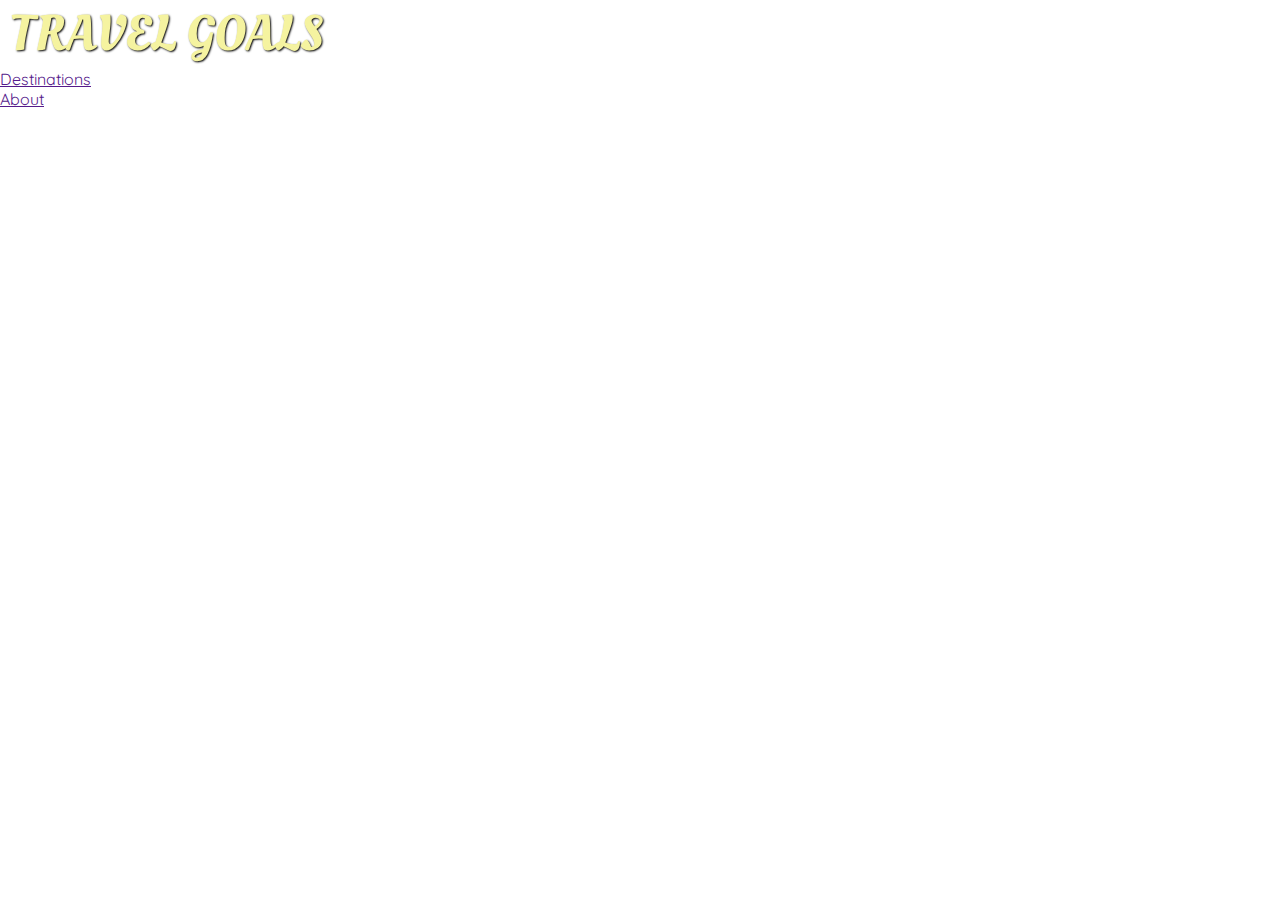
==== index.html @ 51d92867 "[writing code]: added navigation bar elements" ====
<!DOCTYPE html>
<html lang="en">
  <head>
    <meta charset="UTF-8" />
    <meta
      name="viewport"
      content="width=device-width, initial-scale=1.0"
      <link
      rel="preconnect"
      href="https://fonts.googleapis.com"
    />
    <link rel="preconnect" href="https://fonts.gstatic.com" crossorigin />
    <link
      href="https://fonts.googleapis.com/css2?family=Oleo+Script:wght@700&family=Quicksand:wght@300;700&family=Raleway:wght@700&display=swap"
      rel="stylesheet"
    />
    <link rel="stylesheet" href="/shared.css" />
    <link rel="stylesheet" href="styles.css" />
    <title>Travel Goals</title>
  </head>
  <body>
    <header>
      <div id="page-logo"><a href="/index.html">Travel Goals</a></div>
      <nav>
        <ul>
          <li><a href="">Destinations</a></li>
          <li><a href="">About</a></li>
        </ul>
      </nav>
    </header>
    <main>
      <section></section>
      <section></section>
    </main>
    <footer></footer>
  </body>
</html>
---- shared.css ----
body {
  font-family: "Quicksand", sans-serif;
  margin: 0;
}

ul {
  list-style: none;
  padding: 0;
  margin: 0;
}
#page-logo a {
  padding: 10px;
  font-family: "Oleo Script", sans-serif;
  color: rgb(245, 243, 160);
  font-size: 50px;
  text-decoration: none;
  text-transform: uppercase;
  text-shadow: 1px 1px 2px rgb(0, 0, 0);
}
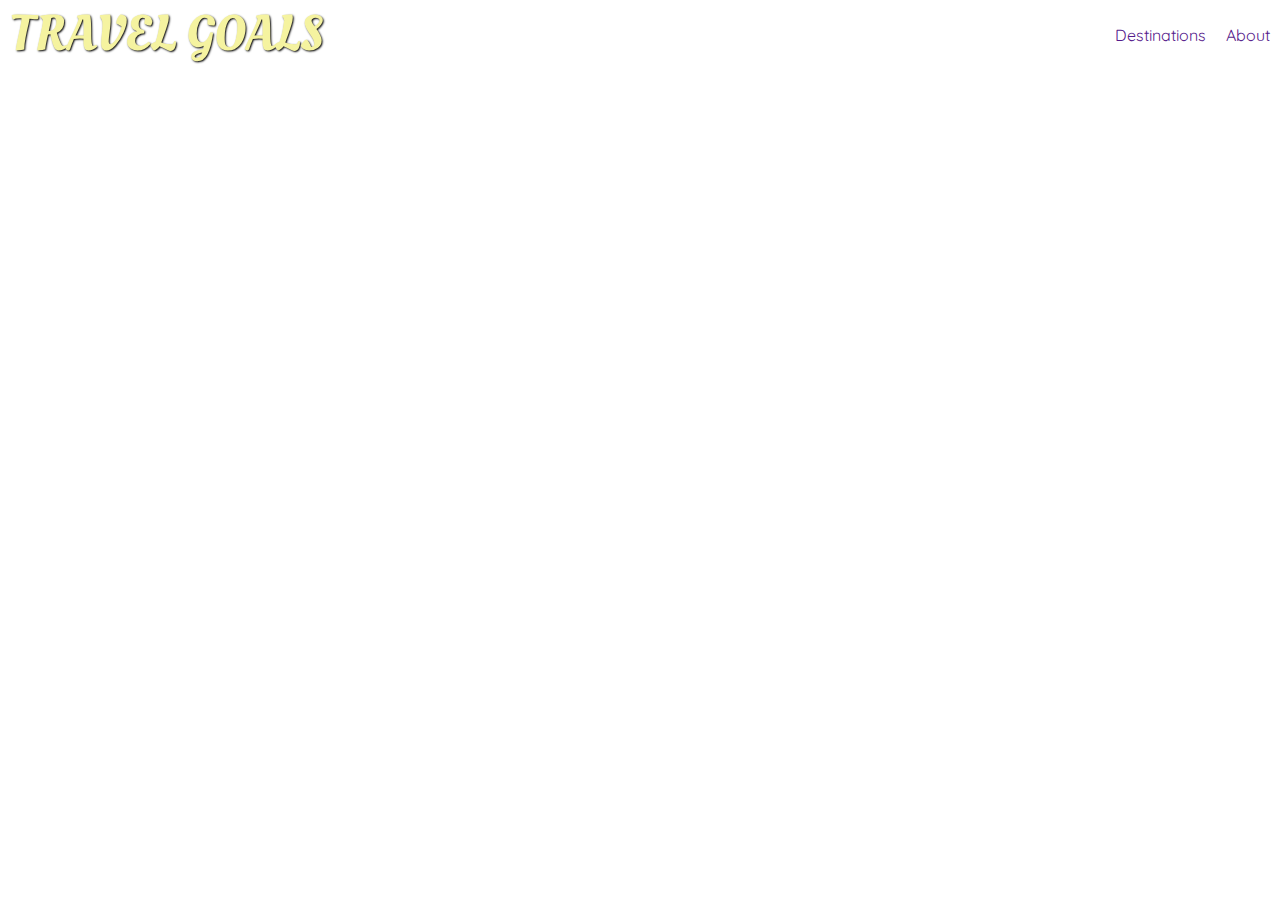
==== commit 85c91770: "[writing code]: styling li elements with flexbox" ====
--- a/index.html
+++ b/index.html
@@ -19,10 +19,10 @@
     <title>Travel Goals</title>
   </head>
   <body>
-    <header>
+    <header id="container">
       <div id="page-logo"><a href="/index.html">Travel Goals</a></div>
       <nav>
-        <ul>
+        <ul id="container-list">
           <li><a href="">Destinations</a></li>
           <li><a href="">About</a></li>
         </ul>
--- a/shared.css
+++ b/shared.css
@@ -8,6 +8,12 @@
   padding: 0;
   margin: 0;
 }
+
+ul a {
+  padding: 10px;
+  text-decoration: none;
+}
+
 #page-logo a {
   padding: 10px;
   font-family: "Oleo Script", sans-serif;
@@ -17,3 +23,15 @@
   text-transform: uppercase;
   text-shadow: 1px 1px 2px rgb(0, 0, 0);
 }
+
+#container {
+  display: flex;
+  align-items: center;
+  justify-content: space-between;
+}
+
+#container-list {
+  display: flex;
+  text-align: center;
+  justify-content: flex-end;
+}
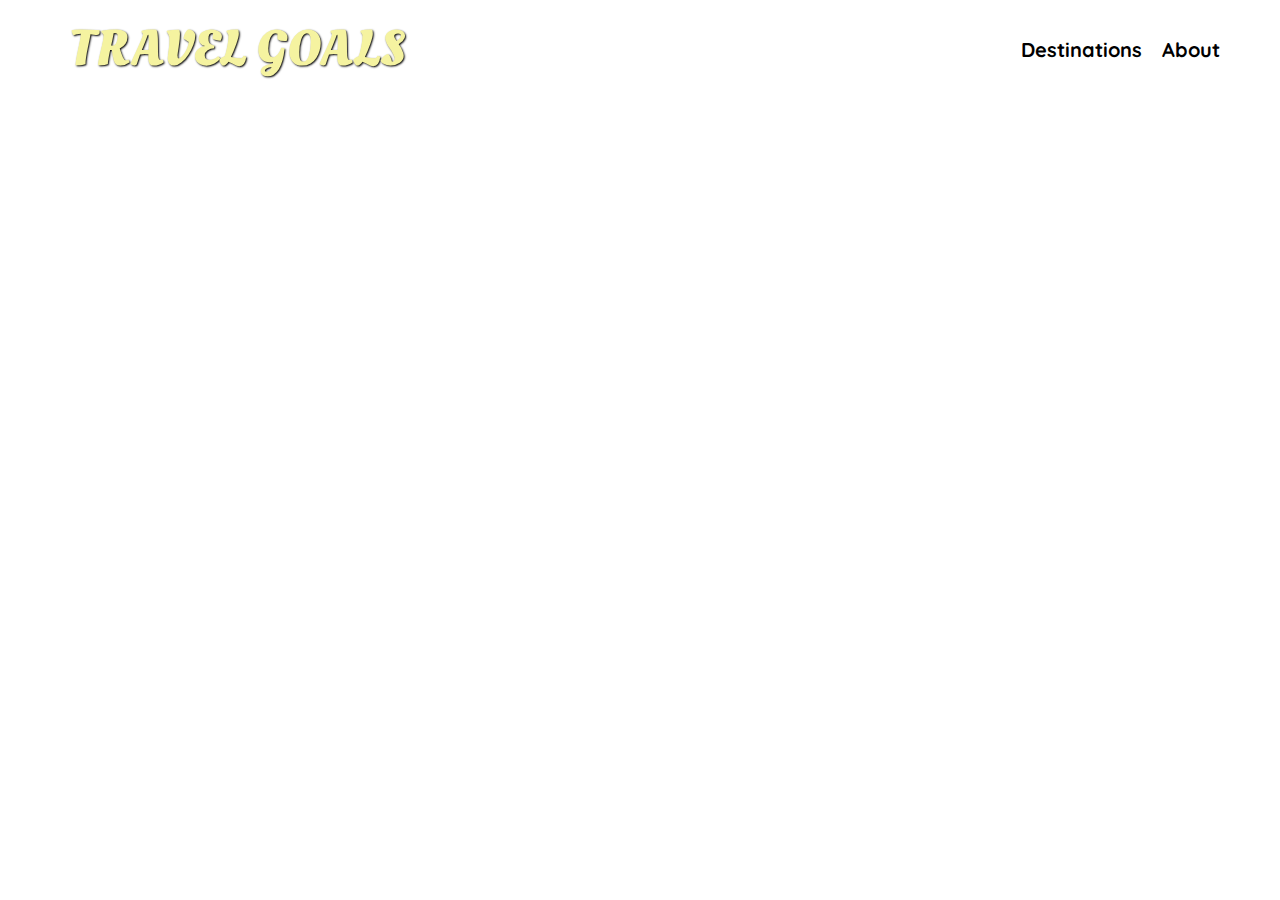
==== commit 4e079c11: "[refactor code]: styling header with flexbox" ====
--- a/index.html
+++ b/index.html
@@ -19,10 +19,10 @@
     <title>Travel Goals</title>
   </head>
   <body>
-    <header id="container">
+    <header>
       <div id="page-logo"><a href="/index.html">Travel Goals</a></div>
       <nav>
-        <ul id="container-list">
+        <ul>
           <li><a href="">Destinations</a></li>
           <li><a href="">About</a></li>
         </ul>
--- a/shared.css
+++ b/shared.css
@@ -9,9 +9,11 @@
   margin: 0;
 }
 
-ul a {
-  padding: 10px;
-  text-decoration: none;
+header {
+  display: flex;
+  justify-content: space-between;
+  align-items: center;
+  padding: 15px 60px;
 }
 
 #page-logo a {
@@ -24,14 +26,17 @@
   text-shadow: 1px 1px 2px rgb(0, 0, 0);
 }
 
-#container {
+header ul {
   display: flex;
-  align-items: center;
-  justify-content: space-between;
 }
 
-#container-list {
-  display: flex;
-  text-align: center;
-  justify-content: flex-end;
+header li {
+  margin-left: 20px;
 }
+
+header a {
+  text-decoration: none;
+  color: rgb(0, 0, 0);
+  font-size: 20px;
+  font-weight: 700;
+}
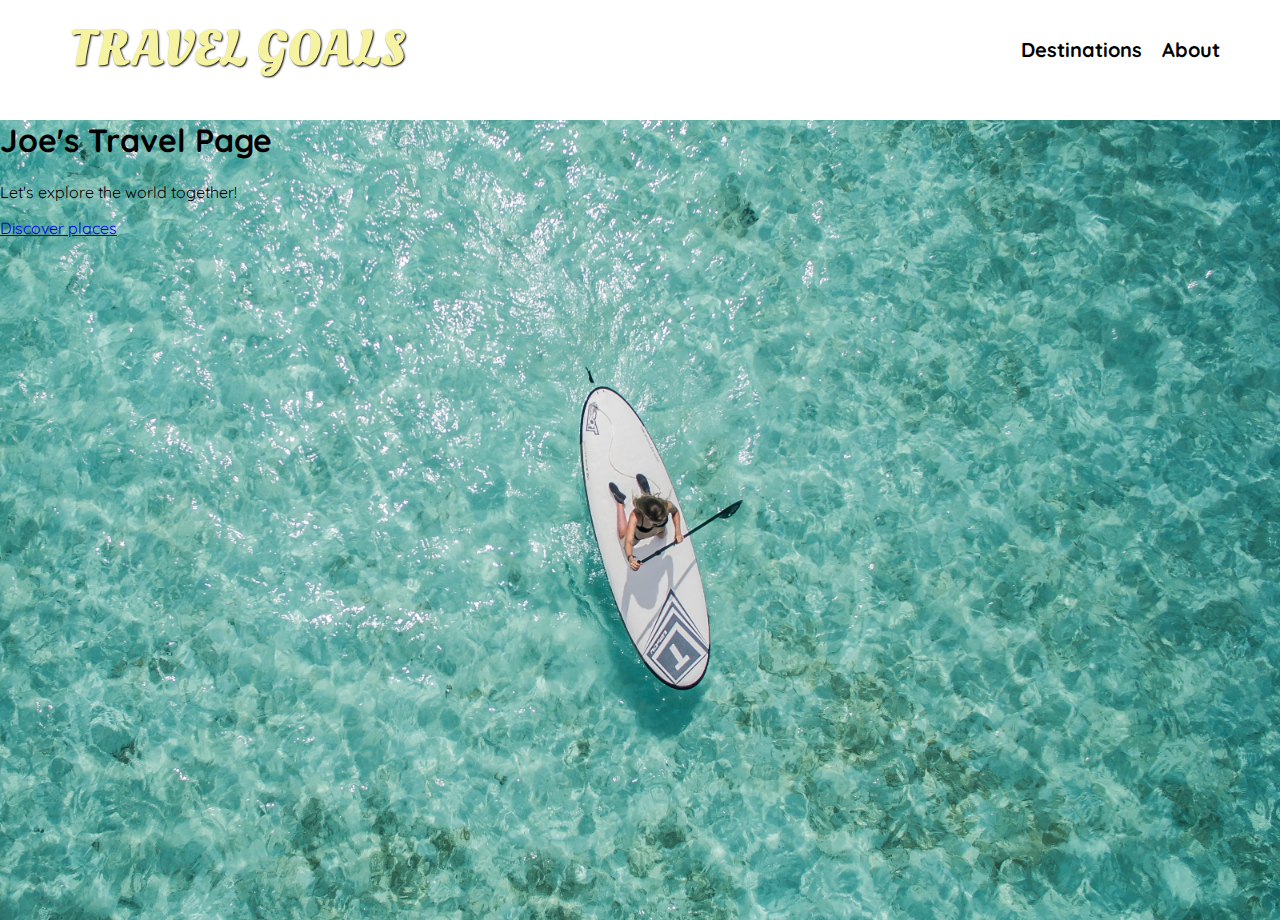
==== commit d815a6dd: "[writing code]: created img files structure added img to the main section" ====
--- a/index.html
+++ b/index.html
@@ -29,8 +29,12 @@
       </nav>
     </header>
     <main>
-      <section></section>
-      <section></section>
+      <section id="hero">
+        <h1>Joe's Travel Page</h1>
+        <p>Let's explore the world together!</p>
+        <a href="/places.html">Discover places</a>
+      </section>
+      <section id="highlights"></section>
     </main>
     <footer></footer>
   </body>
--- a/shared.css
+++ b/shared.css
@@ -9,6 +9,7 @@
   margin: 0;
 }
 
+/* Header section start */
 header {
   display: flex;
   justify-content: space-between;
@@ -40,3 +41,6 @@
   font-size: 20px;
   font-weight: 700;
 }
+/* Header section end */
+
+/* Main section start */
--- a/styles.css
+++ b/styles.css
@@ -0,0 +1,6 @@
+#hero {
+  height: 800px;
+  background-image: url(/images/places/ocean.jpg);
+  background-position: center;
+  background-size: cover;
+}
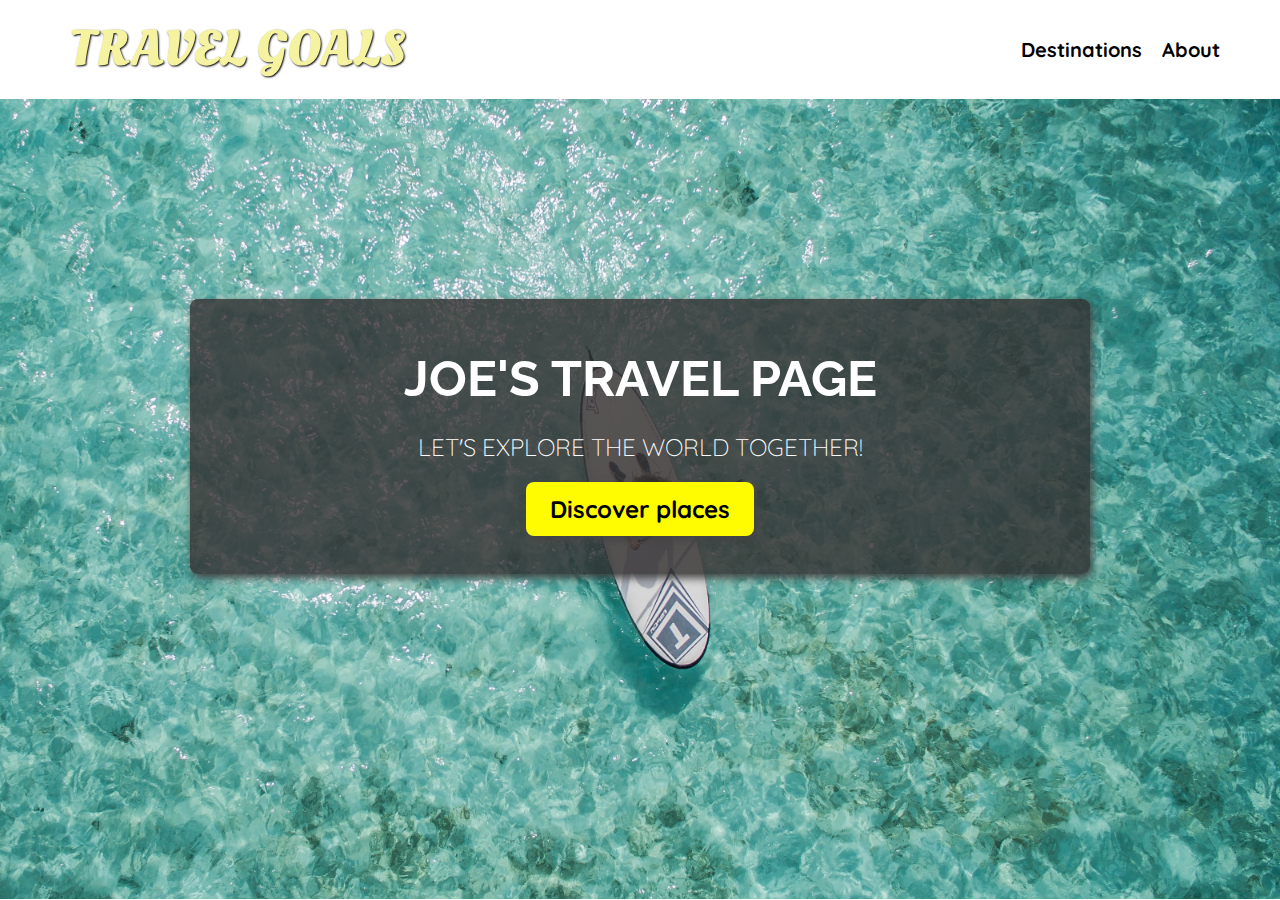
==== commit 4458886b: "[writing code]: styling of elements of the main section" ====
--- a/index.html
+++ b/index.html
@@ -30,9 +30,11 @@
     </header>
     <main>
       <section id="hero">
-        <h1>Joe's Travel Page</h1>
-        <p>Let's explore the world together!</p>
-        <a href="/places.html">Discover places</a>
+        <div id="hero-content">
+          <h1>Joe's Travel Page</h1>
+          <p>Let's explore the world together!</p>
+          <a href="/places.html">Discover places</a>
+        </div>
       </section>
       <section id="highlights"></section>
     </main>
--- a/styles.css
+++ b/styles.css
@@ -1,6 +1,50 @@
+/* Main section start */
+
 #hero {
   height: 800px;
   background-image: url(/images/places/ocean.jpg);
   background-position: center;
   background-size: cover;
 }
+
+#hero-content {
+  width: 900px;
+  background-color: rgba(51, 47, 47, 0.8);
+  box-shadow: 2px 4px 8px rgb(68, 67, 67);
+  border-radius: 8px;
+  text-align: center;
+  padding: 50px 0;
+  margin: 0 auto;
+  position: relative;
+  top: 200px;
+}
+
+#hero-content h1 {
+  color: white;
+  text-transform: uppercase;
+  font-size: 50px;
+  font-family: "Raleway", sans-serif;
+  margin: 0;
+}
+
+#hero-content p {
+  color: white;
+  text-transform: uppercase;
+  font-size: 24px;
+  font-weight: 300;
+  margin-bottom: 32px;
+}
+
+#hero-content a {
+  text-decoration: none;
+  background-color: rgb(255, 251, 0);
+  padding: 12px 24px;
+  color: black;
+  font-size: 24px;
+  font-weight: bold;
+  border-radius: 8px;
+  box-shadow: 2px 4px 8px rgb(68, 67, 67);
+}
+#hero-content a:hover {
+  background-color: rgb(255, 238, 0);
+}
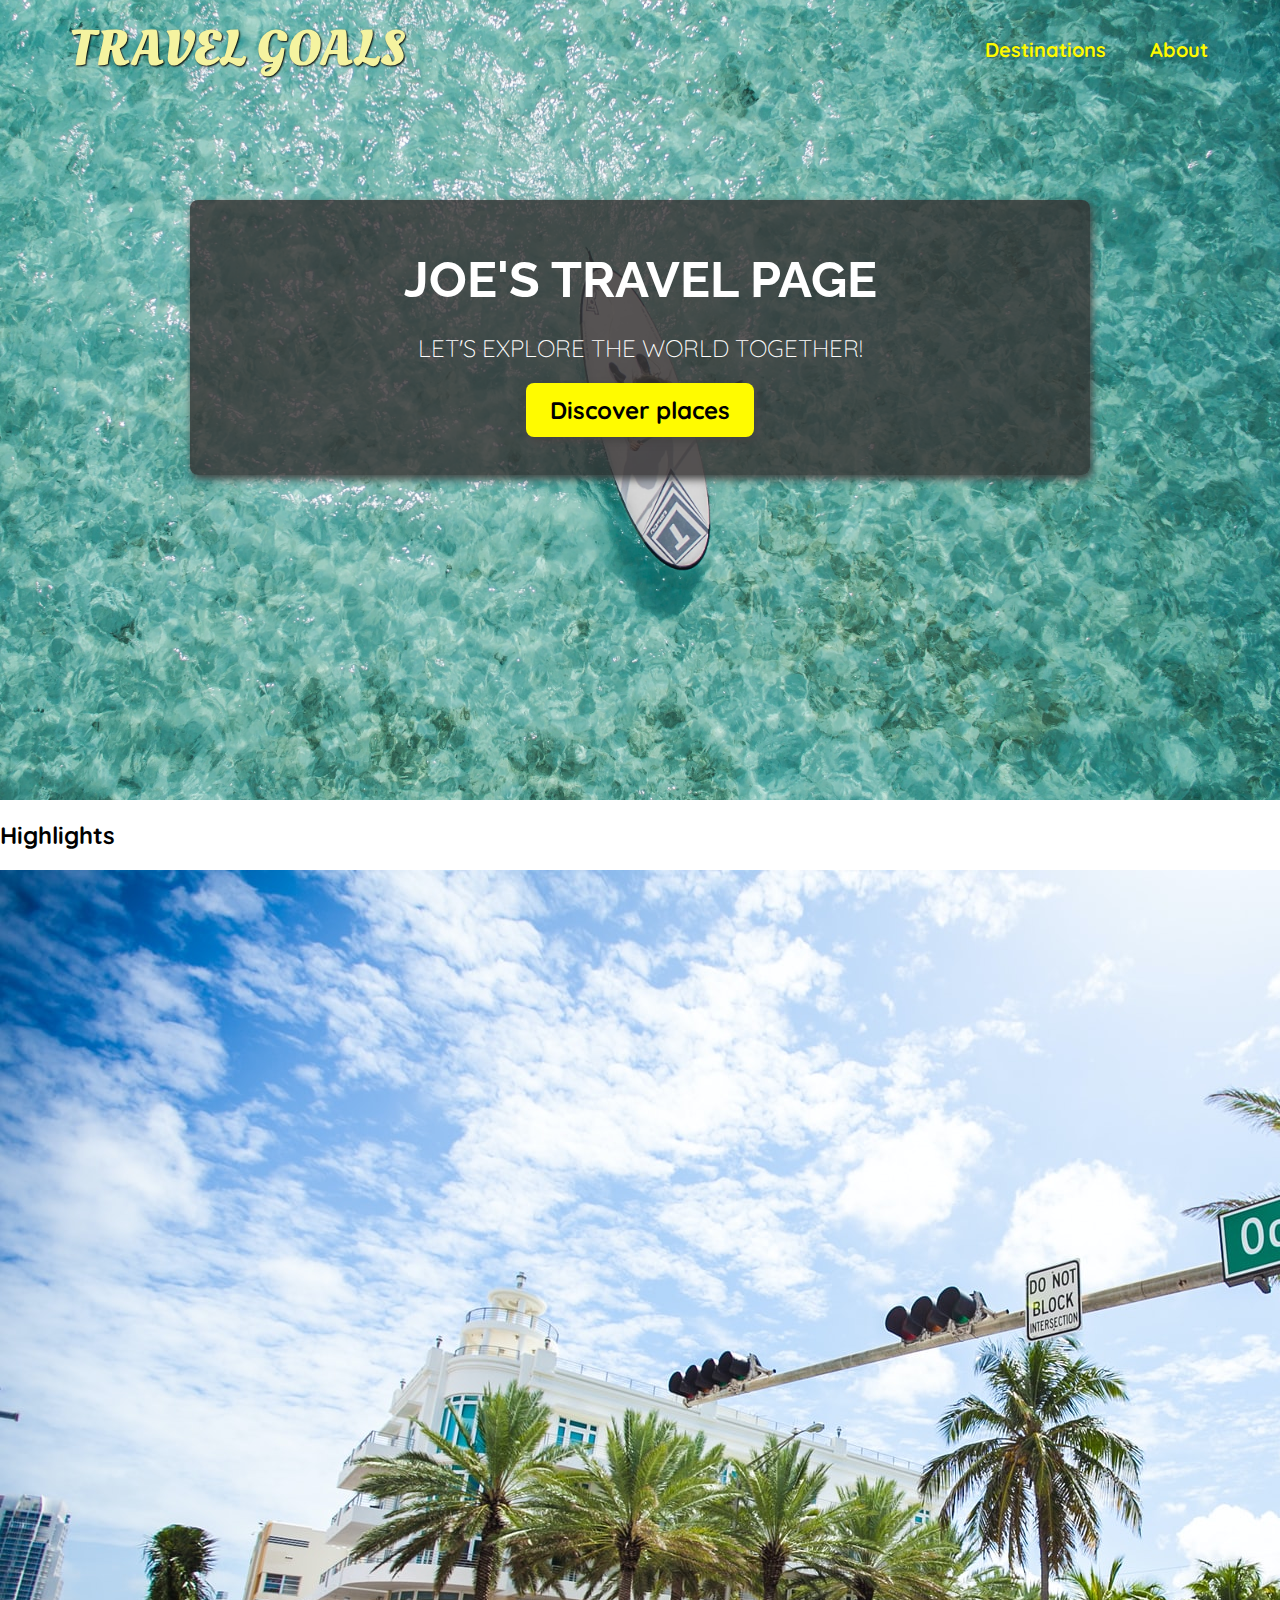
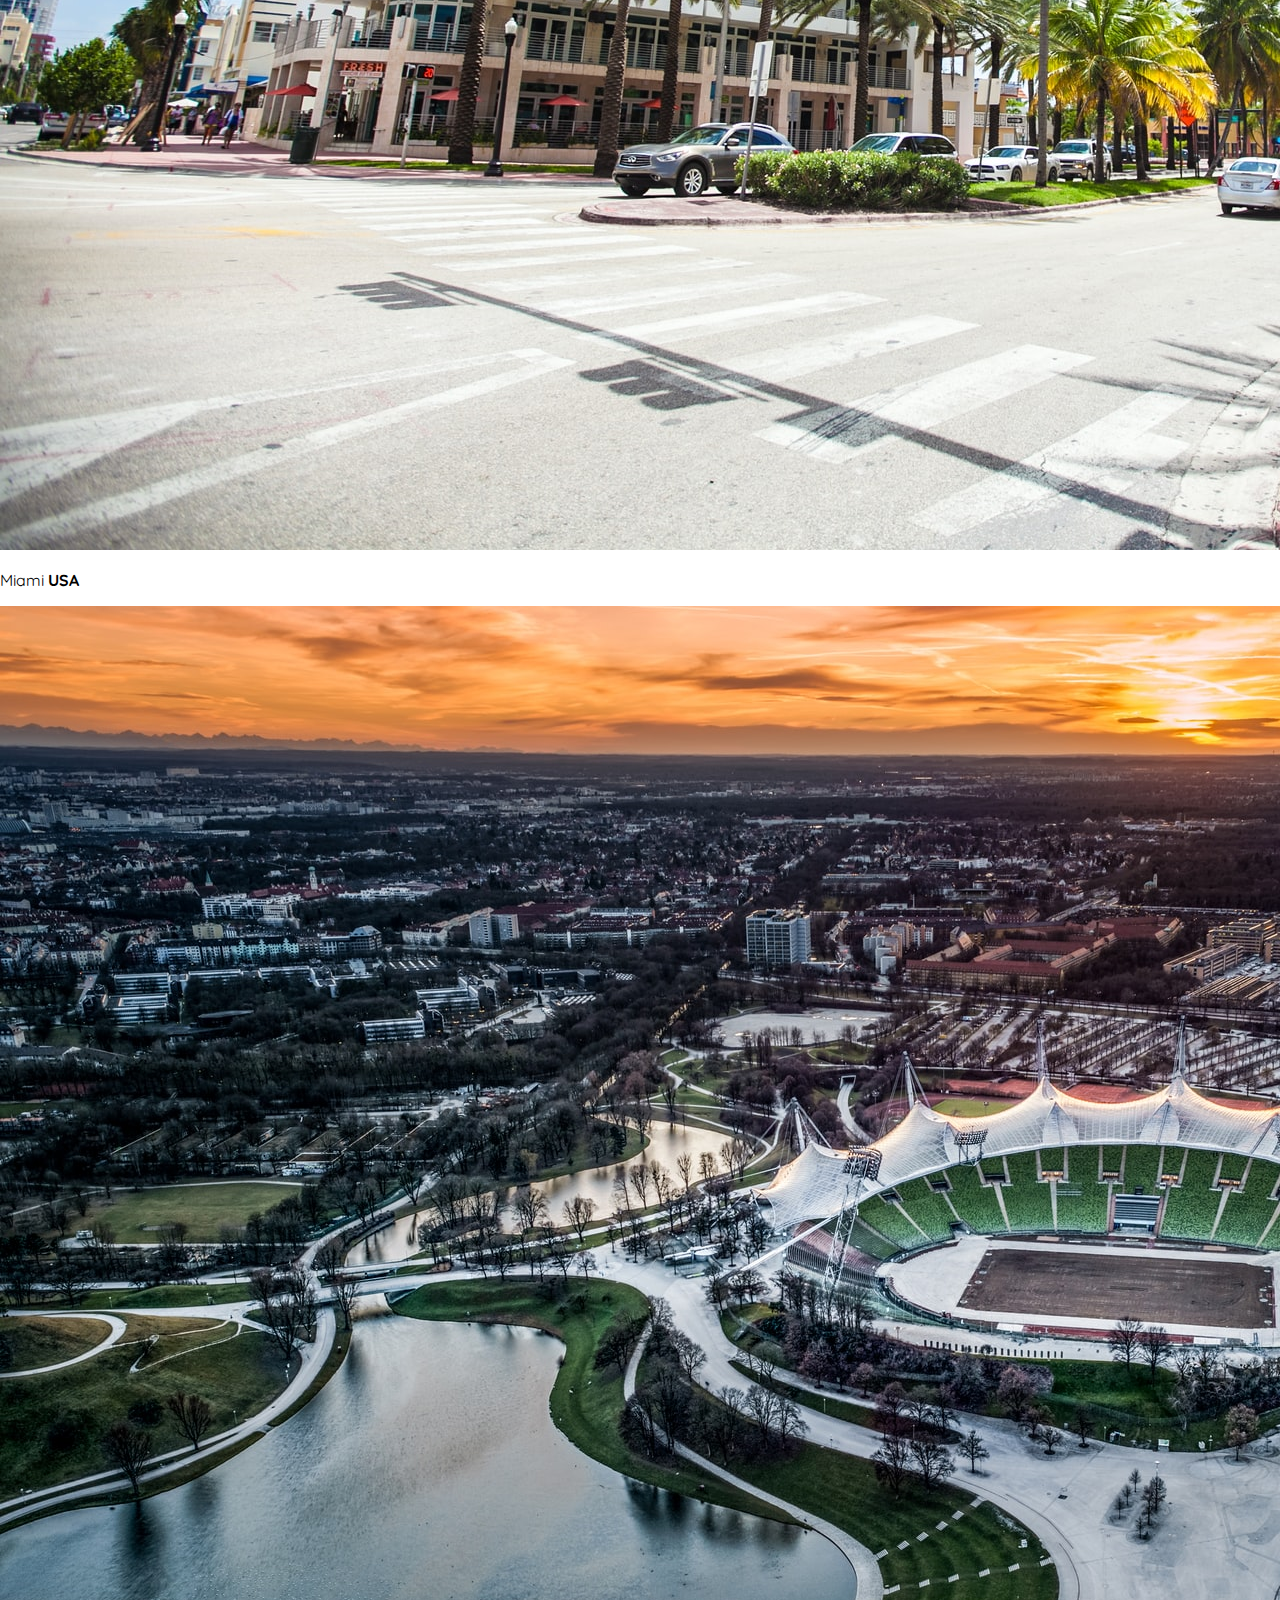
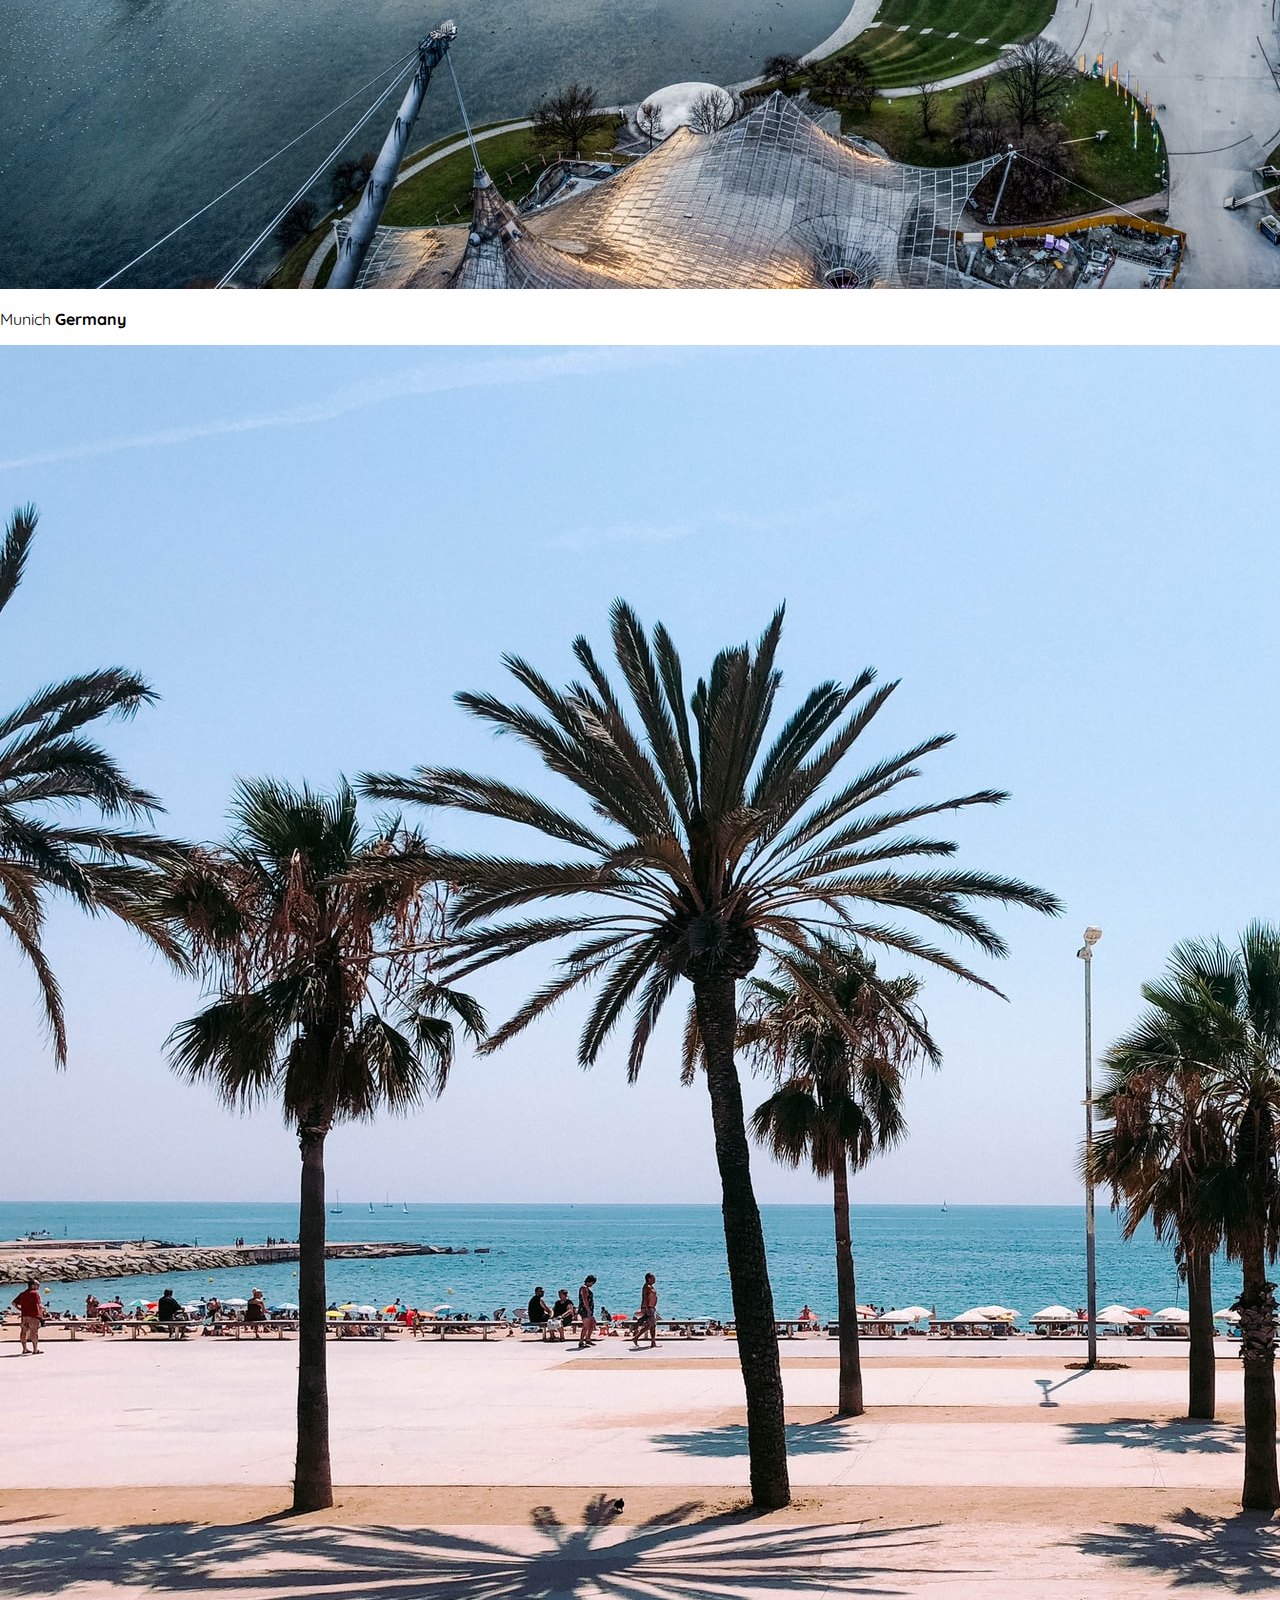
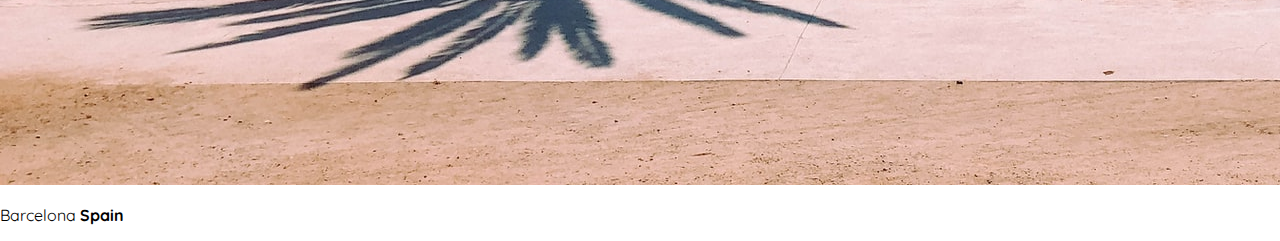
==== commit 3f4fd06a: "[writing code]: added html code to the main section" ====
--- a/index.html
+++ b/index.html
@@ -36,7 +36,32 @@
           <a href="/places.html">Discover places</a>
         </div>
       </section>
-      <section id="highlights"></section>
+      <section id="highlights">
+        <h2>Highlights</h2>
+        <ul id="destinations">
+          <li class="destination">
+            <img
+              src="/images/places/miami.jpg"
+              alt="Miami street on sunny day"
+            />
+            <p>Miami <strong>USA</strong></p>
+          </li>
+          <li class="destination">
+            <img
+              src="/images/places/munich.jpg"
+              alt="Munich stadium in winter"
+            />
+            <p>Munich <strong>Germany</strong></p>
+          </li>
+          <li class="destination">
+            <img
+              src="/images/places/barcelona.jpg"
+              alt="Palm Beach in Barcelona"
+            />
+            <p>Barcelona <strong>Spain</strong></p>
+          </li>
+        </ul>
+      </section>
     </main>
     <footer></footer>
   </body>
--- a/shared.css
+++ b/shared.css
@@ -15,6 +15,9 @@
   justify-content: space-between;
   align-items: center;
   padding: 15px 60px;
+  position: absolute;
+  width: 100%;
+  box-sizing: border-box;
 }
 
 #page-logo a {
@@ -37,9 +40,17 @@
 
 header a {
   text-decoration: none;
-  color: rgb(0, 0, 0);
+  color: rgb(255, 251, 0);
   font-size: 20px;
-  font-weight: 700;
+  font-weight: bold;
+  padding: 12px;
+  text-shadow: 1px 1px 2px rgba(0, 0, 0, 0.2);
+  border-radius: 6px;
+}
+
+header a:hover {
+  color: rgb(77, 77, 77);
+  background-color: rgb(255, 251, 0);
 }
 /* Header section end */
 
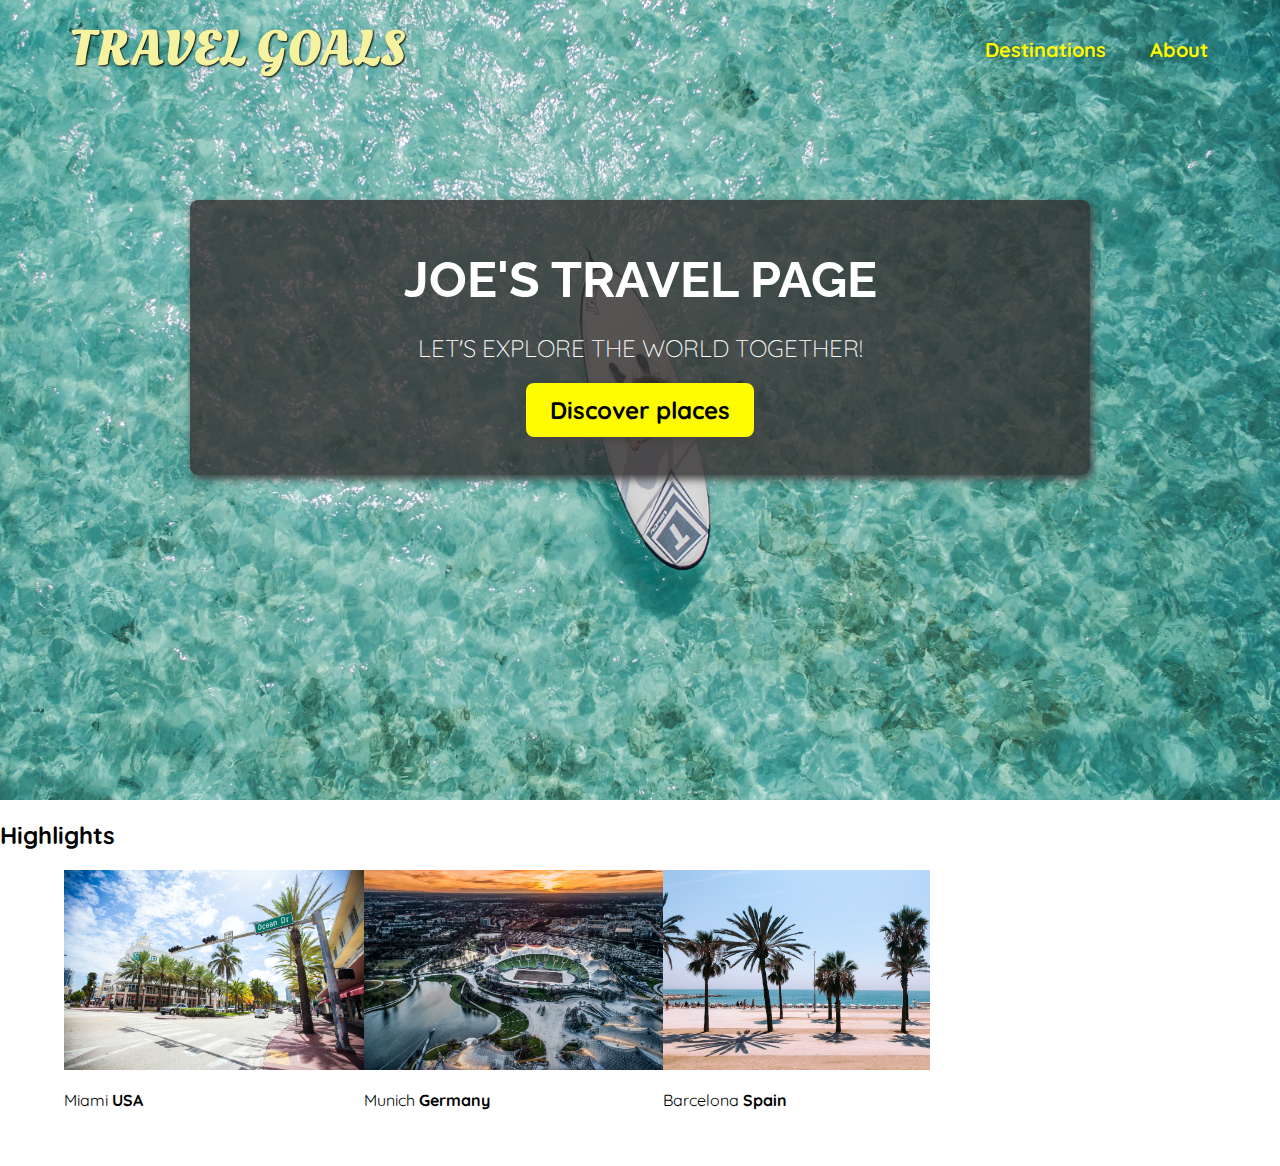
==== commit c32f0e88: "[writing code]: created flex item" ====
--- a/index.html
+++ b/index.html
@@ -36,6 +36,7 @@
           <a href="/places.html">Discover places</a>
         </div>
       </section>
+
       <section id="highlights">
         <h2>Highlights</h2>
         <ul id="destinations">
--- a/styles.css
+++ b/styles.css
@@ -1,4 +1,4 @@
-/* Main section start */
+/* Main section - hero start */
 
 #hero {
   height: 800px;
@@ -48,3 +48,21 @@
 #hero-content a:hover {
   background-color: rgb(255, 238, 0);
 }
+/* Main section - hero end */
+
+/* Main section - highlights start */
+#destinations {
+  display: flex;
+  width: 90%;
+  margin: 0 auto;
+  margin-bottom: 40px;
+}
+/* width: 90%;
+margin: auto;
+margin-bottom: 40px; */
+
+.destination img {
+  height: 200px;
+  width: 100%;
+}
+/* Main section - highlights end */
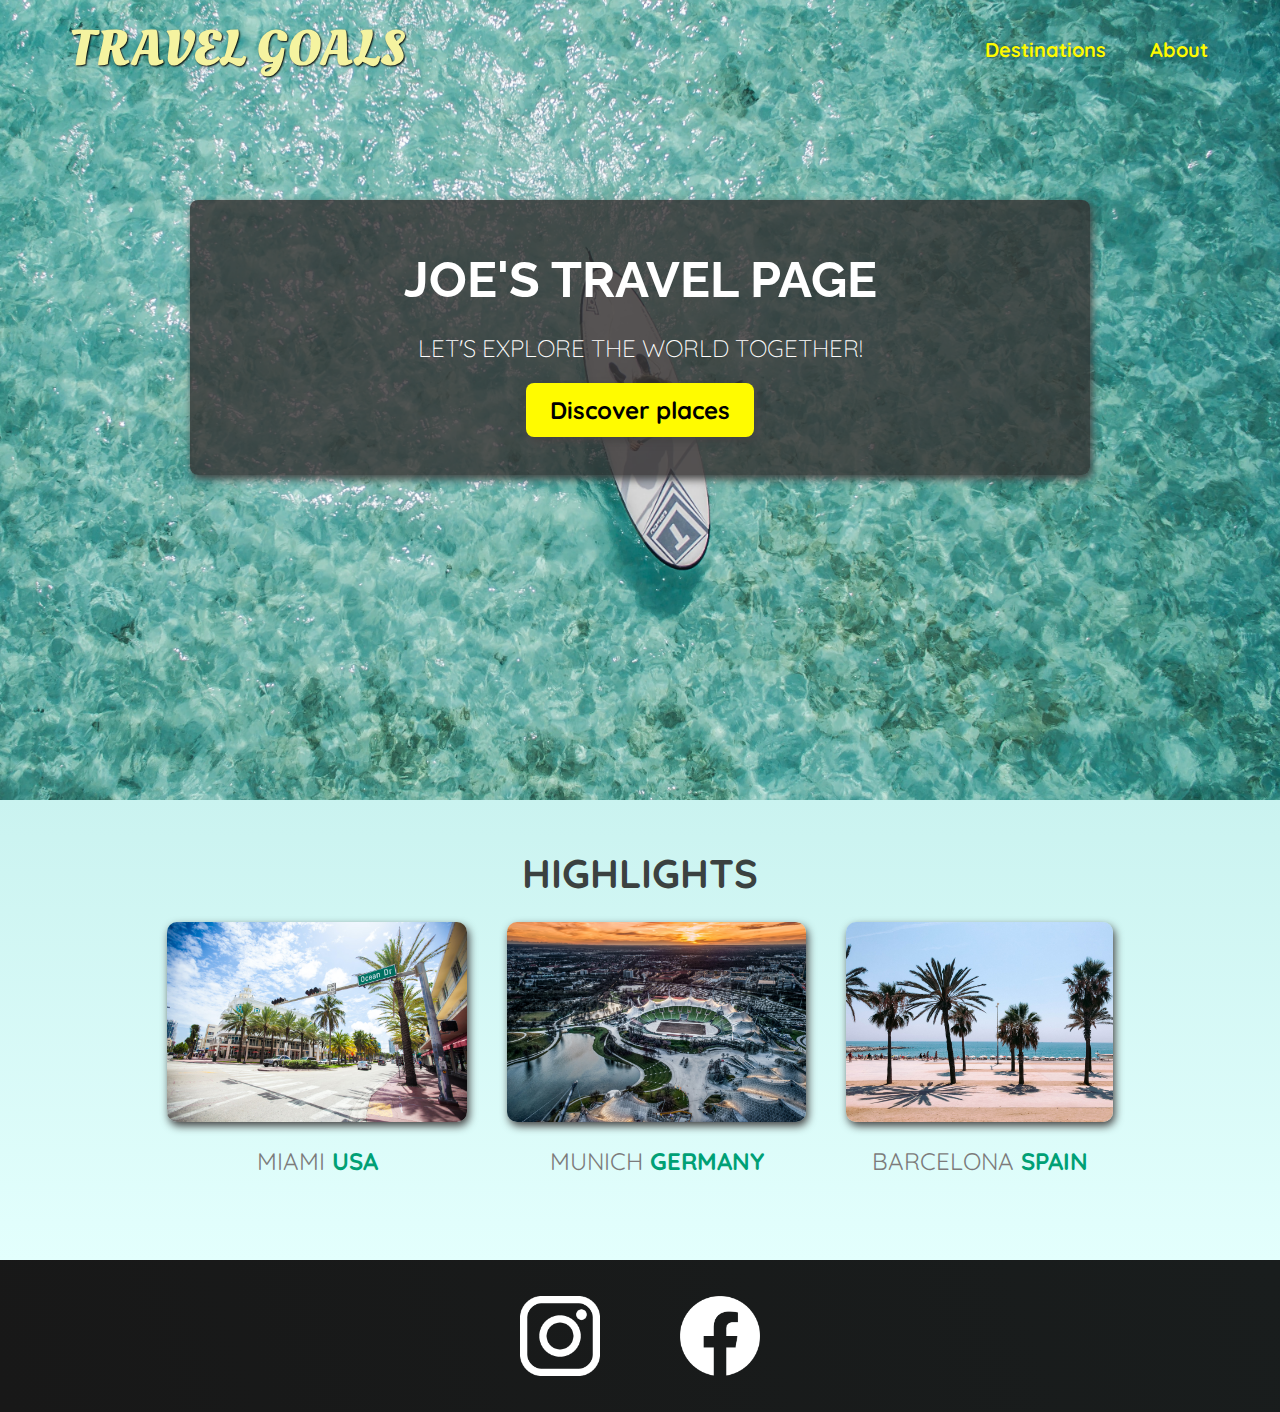
==== commit c7867b10: "[writing code]: styling footer" ====
--- a/index.html
+++ b/index.html
@@ -64,6 +64,19 @@
         </ul>
       </section>
     </main>
-    <footer></footer>
+    <footer>
+      <ul>
+        <li>
+          <a href="https://www.instagram.com"
+            ><img src="/images/icons/insta.png" alt="Instagram logo"
+          /></a>
+        </li>
+        <li>
+          <a href="https://www.facebook.com"
+            ><img src="/images/icons/facebook.png" alt="Facebook logo"
+          /></a>
+        </li>
+      </ul>
+    </footer>
   </body>
 </html>
--- a/styles.css
+++ b/styles.css
@@ -51,18 +51,72 @@
 /* Main section - hero end */
 
 /* Main section - highlights start */
+#highlights {
+  padding: 24px;
+  background: linear-gradient(0deg, rgb(227, 255, 253), rgb(202, 243, 240));
+}
+
+#highlights h2 {
+  text-transform: uppercase;
+  text-align: center;
+  font-size: 40px;
+  color: rgb(59, 65, 64);
+  margin: 24px 0;
+}
+
 #destinations {
   display: flex;
+  justify-content: center;
   width: 90%;
   margin: 0 auto;
   margin-bottom: 40px;
 }
-/* width: 90%;
-margin: auto;
-margin-bottom: 40px; */
 
+.destination {
+  margin: 0 20px;
+  text-transform: uppercase;
+}
+
+.destination p {
+  text-align: center;
+  font-size: 24px;
+  color: rgb(124, 123, 123);
+  margin: 20px 0;
+}
 .destination img {
   height: 200px;
   width: 100%;
+  box-shadow: 2px 4px 8px rgb(68, 67, 67);
+  border-radius: 10px;
+  object-fit: cover;
+}
+
+.destination strong {
+  color: rgb(0, 160, 117);
 }
 /* Main section - highlights end */
+
+/* Footer section start */
+footer {
+  background: linear-gradient(70deg, rgb(24, 24, 24), rgb(25, 29, 29));
+  padding: 36px;
+}
+
+footer ul {
+  display: flex;
+  justify-content: center;
+  align-items: center;
+  /* padding: 40px; */
+}
+
+footer li {
+  width: 80px;
+  height: 80px;
+  margin: 0 40px;
+}
+footer img {
+  width: 100%;
+  height: 100%;
+}
+
+/* Footer section end */
